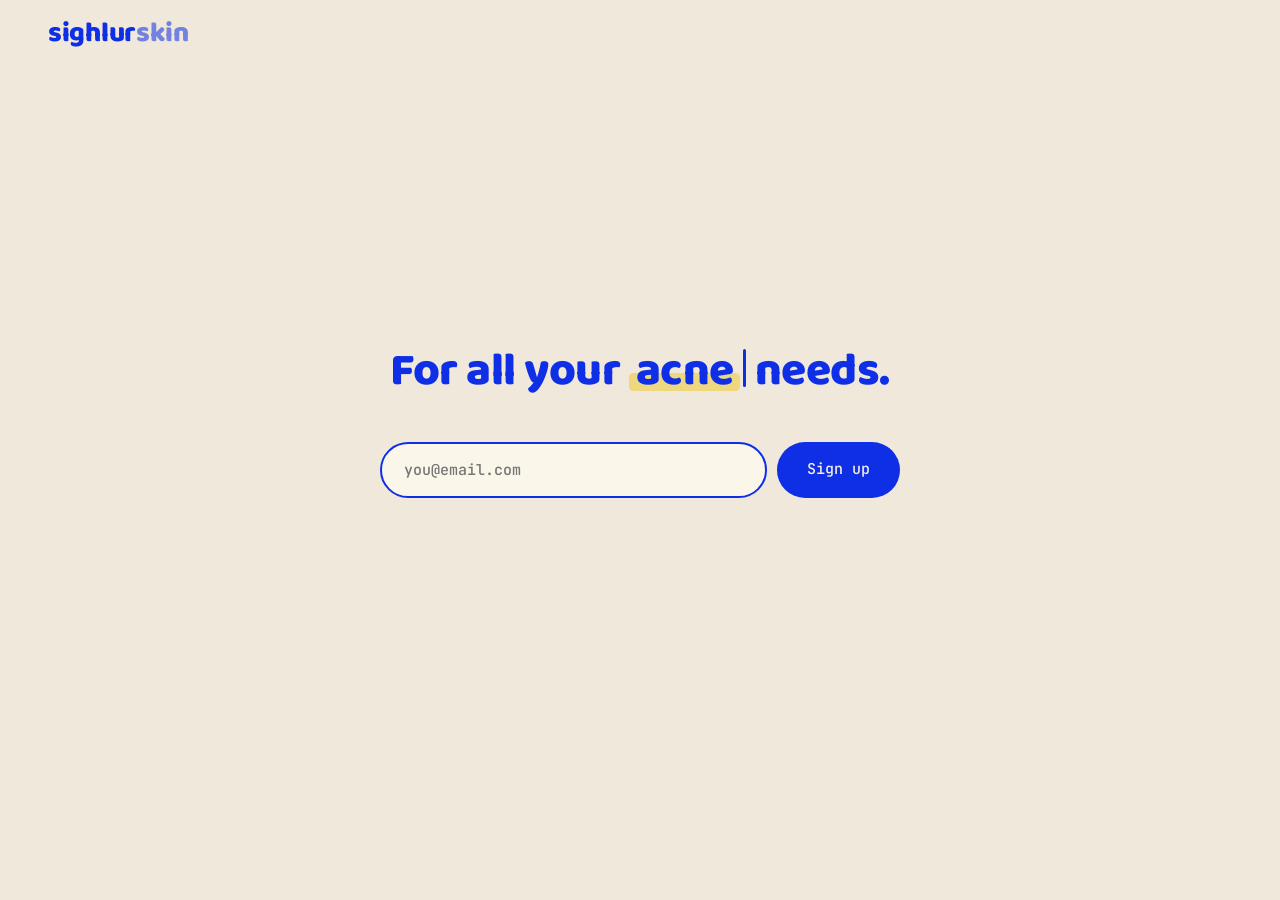
==== index.html @ fa66dd5f "Use a cream-circle icon for Google Search Adds search-icon.png (192px, the droplet "@" in a bone cir" ====
<!DOCTYPE html>
<html lang="en">
<head>
<meta charset="UTF-8" />
<meta name="viewport" content="width=device-width, initial-scale=1.0" />
<title>sighlurskin</title>
<meta name="description" content="sighlurskin, from a Dermatology PA-C. For all your skincare needs. Join the list." />
<meta property="og:title" content="I'm here for you, and your skin!" />
<meta property="og:description" content="From a Dermatology PA-C. Join the list." />
<meta name="theme-color" content="#0F2FE6" />
<!-- Large cream-circle icon for Google Search; the small transparent one is the browser tab; apple-touch-icon is iMessage. -->
<link rel="icon" type="image/png" sizes="192x192" href="search-icon.png" />
<link rel="icon" type="image/png" sizes="32x32" href="favicon-32.png?v=3" />
<link rel="apple-touch-icon" sizes="180x180" href="apple-touch-icon.png?v=4" />
<link rel="preconnect" href="https://fonts.googleapis.com">
<link rel="preconnect" href="https://fonts.gstatic.com" crossorigin>
<link href="https://fonts.googleapis.com/css2?family=Baloo+2:wght@800&family=Plus+Jakarta+Sans:wght@400;500;600;700&family=JetBrains+Mono:wght@500&display=swap" rel="stylesheet">
<link rel="stylesheet" href="styles.css?v=27" />
<script>window.va = window.va || function () { (window.vaq = window.vaq || []).push(arguments); };</script>
<script defer src="/_vercel/insights/script.js"></script>
</head>
<body>

<header class="top">
  <span class="lockup" aria-label="sighlurskin">
    <span class="wordmark">sighlur<span>skin</span></span>
  </span>
</header>

<main class="stage">
  <h1 class="display headline">
    <span class="sr-only">For all your skincare needs.</span>
    <span aria-hidden="true">
      <span class="line">For all your</span>
      <span class="line typed-line"><span class="typed" id="typed">acne</span><span class="caret"></span></span>
      <span class="line">needs.</span>
    </span>
  </h1>

  <form class="signup" novalidate>
    <label class="sr-only" for="email">Email address</label>
    <input type="email" id="email" name="email" placeholder="you@email.com" autocomplete="email" required />
    <button type="submit" class="btn">Sign up</button>
    <div class="hp" aria-hidden="true">
      <label for="hp-trap">Leave this blank</label>
      <input type="text" id="hp-trap" name="leave_blank" tabindex="-1" autocomplete="off" data-1p-ignore data-lpignore="true" data-bwignore />
    </div>
    <p class="signup-status" aria-live="polite"></p>
  </form>
</main>

<script src="script.js?v=11"></script>
</body>
</html>
---- styles.css ----
/* sighlurskin — single-screen landing. Tokens from BRAND_STYLE_GUIDE.md */
:root {
  --sky: #B9D8F2; --azure: #6DA8E2; --cobalt: #0F2FE6; --deep: #0A1F5C;
  --bone: #F4EEDF; --cream: #FBF6EA; --butter: #EED77E;
  --ink: #101730; --bg: #EFE8DB;
  --display: 'Baloo 2', system-ui, sans-serif;
  --body: 'Plus Jakarta Sans', system-ui, sans-serif;
  --mono: 'JetBrains Mono', ui-monospace, monospace;
  --gutter: clamp(16px, 4vw, 48px);
}

*, *::before, *::after { box-sizing: border-box; }
html, body { height: 100%; }
body {
  margin: 0;
  height: 100vh;
  height: 100dvh;
  overflow: hidden;
  display: flex; flex-direction: column;
  background: var(--bg);
  color: var(--ink);
  font: 400 17px/1.5 var(--body);
  -webkit-font-smoothing: antialiased;
}
.sr-only { position: absolute; width: 1px; height: 1px; overflow: hidden; clip: rect(0 0 0 0); white-space: nowrap; }

/* Logo */
.top { padding: 20px var(--gutter); }
.lockup { display: inline-flex; align-items: center; gap: 10px; }
.droplet {
  width: 40px; height: 40px;
  display: grid; place-items: center;
  background: var(--cobalt); color: var(--bone);
  font: 800 22px/1 var(--display);
  border-radius: 50% 50% 50% 14%;
}
.wordmark { font: 800 28px/1 var(--display); color: var(--cobalt); letter-spacing: -0.01em; }
.wordmark span { opacity: .55; }

/* Centre stage */
.stage {
  flex: 1;
  display: flex; flex-direction: column; align-items: center; justify-content: center;
  gap: clamp(28px, 5vh, 48px);
  padding: 0 var(--gutter) 10vh;
  text-align: center;
}
.headline {
  margin: 0;
  font-family: var(--display); font-weight: 800;
  /* Sized so the longest version ("…hyperpigmentation needs.") fits on one line. */
  font-size: clamp(24px, 3.6vw, 60px);
  line-height: 1.1; letter-spacing: -0.01em;
  color: var(--cobalt);
  white-space: nowrap;
}
.line { display: inline; }
.line + .line::before { content: ' '; }

/* Phones: one line can't fit, so stack the three parts. */
@media (max-width: 640px) {
  .headline { font-size: 32px; line-height: 1.02; white-space: normal; }
  .line { display: block; }
  .line + .line::before { content: none; }
  .typed-line { font-size: min(1em, 9vw); min-height: 1.02em; white-space: nowrap; }
}
/* inline-block, not inline: iOS Safari never re-lays out an absolutely positioned
   ::before inside a plain inline when only its text changes, so the band stuck at a
   stale width (half-covered words while typing, a leftover band while deleting). */
.typed {
  display: inline-block;
  position: relative;
  isolation: isolate;
  padding: 0 0.14em;
}
/* Marker band across the lower half of the letters, with softly rounded corners. */
.typed::before, .mark::before {
  content: '';
  position: absolute;
  z-index: -1;
  left: 0; right: 0;
  top: 52%; bottom: 23%;
  background: var(--butter);
  border-radius: 0.1em;
}
/* Same band as .mark's 52%/23%, but measured from the box's centre: an inline-block is
   line-height tall, while an inline is Baloo 2's 1.61em glyph box. Both share a centre. */
.typed::before { top: calc(50% + 0.032em); bottom: calc(50% - 0.435em); }
.mark { position: relative; isolation: isolate; padding: 0 0.1em; white-space: nowrap; }
.typed:empty { padding: 0; }
.typed:empty::before { display: none; }
.caret {
  display: inline-block;
  width: 0.07em; height: 0.82em;
  margin-left: 0.06em;
  vertical-align: -0.06em;
  background: var(--cobalt);
  border-radius: 2px;
  animation: blink 1s steps(1) infinite;
}
@keyframes blink { 50% { opacity: 0; } }

/* Signup bar */
.signup {
  display: flex; flex-wrap: wrap; justify-content: center; gap: 10px;
  width: min(100%, 520px);
}
.signup input {
  flex: 1 1 240px; min-width: 0;
  font: 500 15px/1 var(--mono); color: var(--ink);
  background: var(--cream);
  border: 2px solid var(--cobalt); border-radius: 999px;
  padding: 16px 22px;
}
.signup input:focus { outline: 3px solid var(--azure); outline-offset: 2px; }
/* The cobalt pill is the button's ::before, so it can squeeze into a circle (loading)
   while the button's own box keeps its size and the input beside it never shifts.
   script.js sets --squeeze to (width - height) / 2 when the request starts. */
.btn {
  position: relative; isolation: isolate;
  font: 500 15px/1 var(--mono);
  background: none; color: var(--bone);
  border: 0; border-radius: 999px;
  padding: 16px 30px;
  cursor: pointer;
  transition: transform .18s ease, box-shadow .18s ease;
  -webkit-tap-highlight-color: transparent;
}
.btn::before {
  content: '';
  position: absolute; z-index: -1;
  top: 0; bottom: 0; left: 0; right: 0;
  background: var(--cobalt);
  border-radius: 999px;
  /* Springy overshoot: the circle squishes a touch narrower, then settles round. */
  transition: left .5s cubic-bezier(.34, 1.45, .64, 1), right .5s cubic-bezier(.34, 1.45, .64, 1);
}
.btn:hover { transform: translateY(-1px); box-shadow: 0 10px 24px -10px color-mix(in srgb, var(--cobalt) 60%, transparent); }
.btn:active { transform: scale(.96); transition-duration: .08s; }
.btn:disabled { cursor: default; transform: none; box-shadow: none; }
.btn:focus-visible { outline: 3px solid var(--azure); outline-offset: 2px; }

.btn-label { display: inline-block; transition: opacity .18s ease, transform .18s ease; }
.btn-icon {
  position: absolute; left: 50%; top: 50%;
  width: 24px; height: 24px; margin: -12px 0 0 -12px;
  fill: none; stroke: var(--bone); stroke-width: 2.6; stroke-linecap: round; stroke-linejoin: round;
  pointer-events: none;
}
.btn-spin {
  opacity: 0;
  stroke-dasharray: 38 19;  /* ≈ two-thirds of the r=9 circumference */
  transform-box: fill-box; transform-origin: center;
  animation: spin .8s linear infinite;
  transition: opacity .2s ease;
}
.btn-check { stroke-dasharray: 20; stroke-dashoffset: 20; }

.btn:not([data-state="idle"])::before { left: var(--squeeze, 0px); right: var(--squeeze, 0px); }
.btn:not([data-state="idle"]) .btn-label { opacity: 0; transform: translateY(-6px) scale(.9); }
.btn[data-state="loading"] .btn-spin { opacity: 1; transition-delay: .22s; }
.btn[data-state="done"] { animation: btn-pop .5s cubic-bezier(.34, 1.56, .64, 1); }
.btn[data-state="done"] .btn-check { stroke-dashoffset: 0; transition: stroke-dashoffset .38s cubic-bezier(.65, 0, .35, 1) .06s; }

@keyframes spin { to { transform: rotate(360deg); } }
@keyframes btn-pop { 0% { transform: scale(1); } 40% { transform: scale(1.16); } 100% { transform: scale(1); } }
@keyframes shake {
  0%, 100% { transform: translateX(0); }
  20% { transform: translateX(-8px); }
  40% { transform: translateX(7px); }
  60% { transform: translateX(-5px); }
  80% { transform: translateX(3px); }
}
.shake { animation: shake .42s cubic-bezier(.36, .07, .19, .97); }

.signup-status { flex-basis: 100%; margin: 2px 0 0; min-height: 1.5em; font-size: 15px; font-weight: 500; color: var(--deep); }
.signup-status.pop { animation: rise .35s cubic-bezier(.34, 1.4, .64, 1) both; }
@keyframes rise { from { opacity: 0; transform: translateY(6px); } }

/* Success: droplets + bubbles burst from the button, then a cobalt circle floods the screen. */
.fx-wipe { position: fixed; inset: 0; z-index: 40; background: var(--cobalt); pointer-events: none; }
.fx-layer { position: fixed; inset: 0; z-index: 50; pointer-events: none; overflow: hidden; }
.fx-p { position: absolute; left: 0; top: 0; display: block; will-change: transform, opacity; }
.fx-p.dot { border-radius: 50%; background: var(--c); }
.fx-p.ring { border-radius: 50%; border: 2px solid var(--c); }
.fx-p.drop { border-radius: 50% 50% 50% 14%; background: var(--c); }
/* Post-signup page (welcome.html) */
a.lockup { text-decoration: none; }
.lede { margin: 0; max-width: 44ch; font: 500 15px/1.7 var(--mono); color: var(--deep); }
.back { font: 500 14px/1 var(--mono); color: var(--cobalt); text-decoration: none; }
.back:hover { text-decoration: underline; }

/* Welcome entrance: headline springs up, then the butter band wipes in left → right.
   Arriving from the signup button (html.arriving), it all waits for the cobalt panel to lift. */
.welcome { --d0: .1s; }
.arriving { background: var(--cobalt); }
.arriving .welcome { --d0: .55s; }
.arriving body::after {
  content: '';
  position: fixed; z-index: 60;
  top: 0; left: 0; right: 0; bottom: -64px;  /* rounded corners start below the fold */
  background: var(--cobalt);
  border-radius: 0 0 56px 56px;
  pointer-events: none;
  animation: lift .75s cubic-bezier(.7, 0, .25, 1) .12s both;
}
@keyframes lift { to { transform: translateY(-100%); } }
.welcome .headline { animation: spring-up .7s cubic-bezier(.34, 1.56, .64, 1) var(--d0) both; }
.welcome .mark::before { animation: wipe .55s cubic-bezier(.65, 0, .35, 1) calc(var(--d0) + .45s) both; }
.welcome .lede { animation: rise .5s ease-out calc(var(--d0) + .3s) both; }
.welcome .back { animation: rise .5s ease-out calc(var(--d0) + .4s) both; }
@keyframes spring-up { from { opacity: 0; transform: translateY(18px) scale(.96); } }
@keyframes wipe { from { clip-path: inset(0 100% 0 0 round .1em); } to { clip-path: inset(0 0 0 0 round .1em); } }

/* Honeypot field: off-screen so people never see or tab to it; bots fill it */
.hp { position: absolute; left: -9999px; width: 1px; height: 1px; overflow: hidden; }
.signup-status.error { color: #B00020; }

@media (max-width: 520px) {
  .wordmark { font-size: 22px; }
  .droplet { width: 34px; height: 34px; font-size: 19px; }
  .btn { flex: 1 1 100%; }
}
@media (prefers-reduced-motion: reduce) {
  .caret { animation: none; }
  /* No morph: the pill stays a pill and its label reads "Signing up…" (set in script.js). */
  .btn:not([data-state="idle"])::before { left: 0; right: 0; }
  .btn:not([data-state="idle"]) .btn-label { opacity: 1; transform: none; }
  .btn-icon { display: none; }
  .btn[data-state="done"], .shake, .signup-status.pop,
  .welcome .headline, .welcome .mark::before, .welcome .lede, .welcome .back { animation: none; }
  .arriving body::after { display: none; }
}
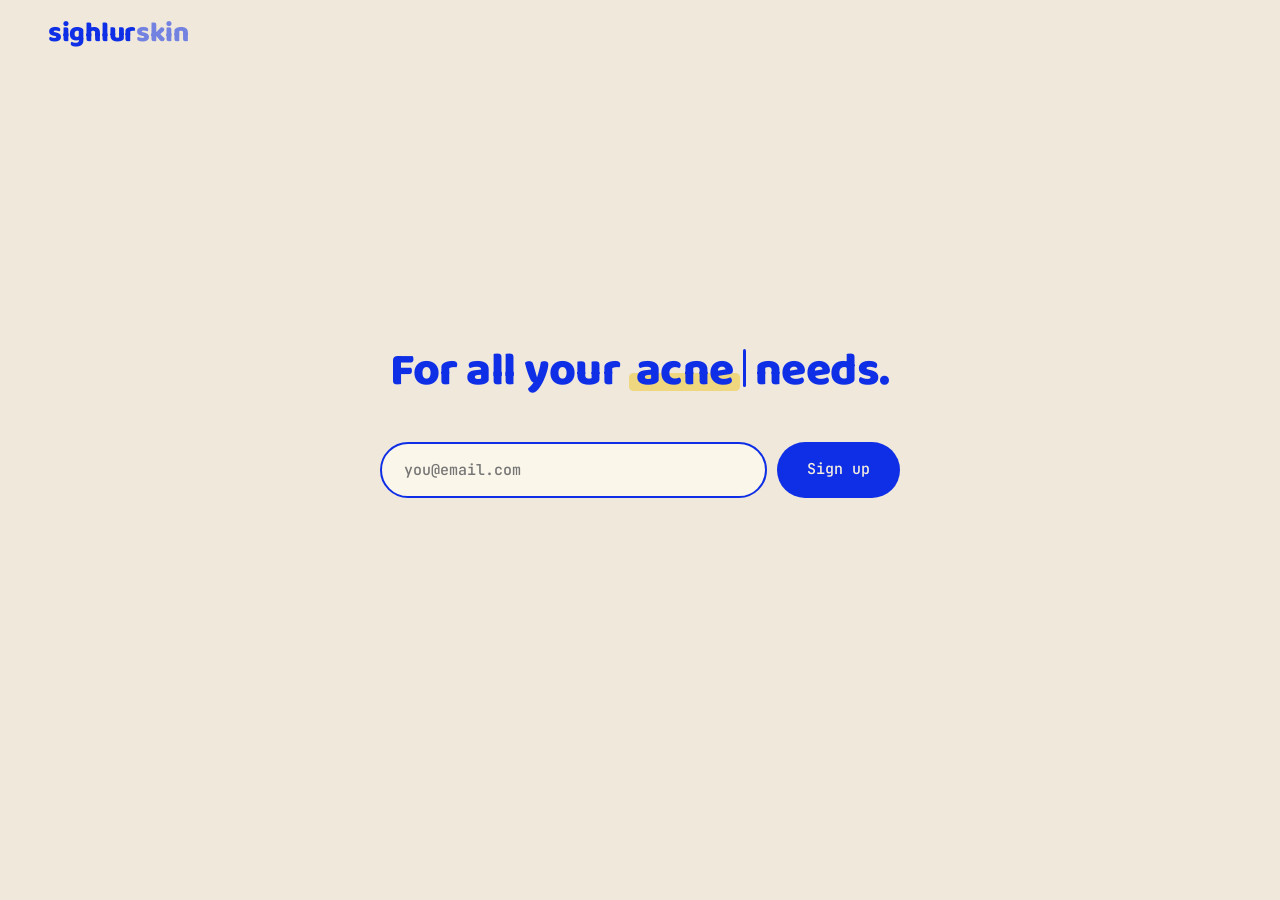
==== commit 875a134e: "New search title and description for the homepage Title: "sighlurskin | Dermatology PA-C". Descripti" ====
--- a/index.html
+++ b/index.html
@@ -3,8 +3,8 @@
 <head>
 <meta charset="UTF-8" />
 <meta name="viewport" content="width=device-width, initial-scale=1.0" />
-<title>sighlurskin</title>
-<meta name="description" content="sighlurskin, from a Dermatology PA-C. For all your skincare needs. Join the list." />
+<title>sighlurskin | Dermatology PA-C</title>
+<meta name="description" content="Join the sighlurskin list for free skincare guides from a Dermatology PA-C, plus first access to what's coming next." />
 <meta property="og:title" content="I'm here for you, and your skin!" />
 <meta property="og:description" content="From a Dermatology PA-C. Join the list." />
 <meta name="theme-color" content="#0F2FE6" />
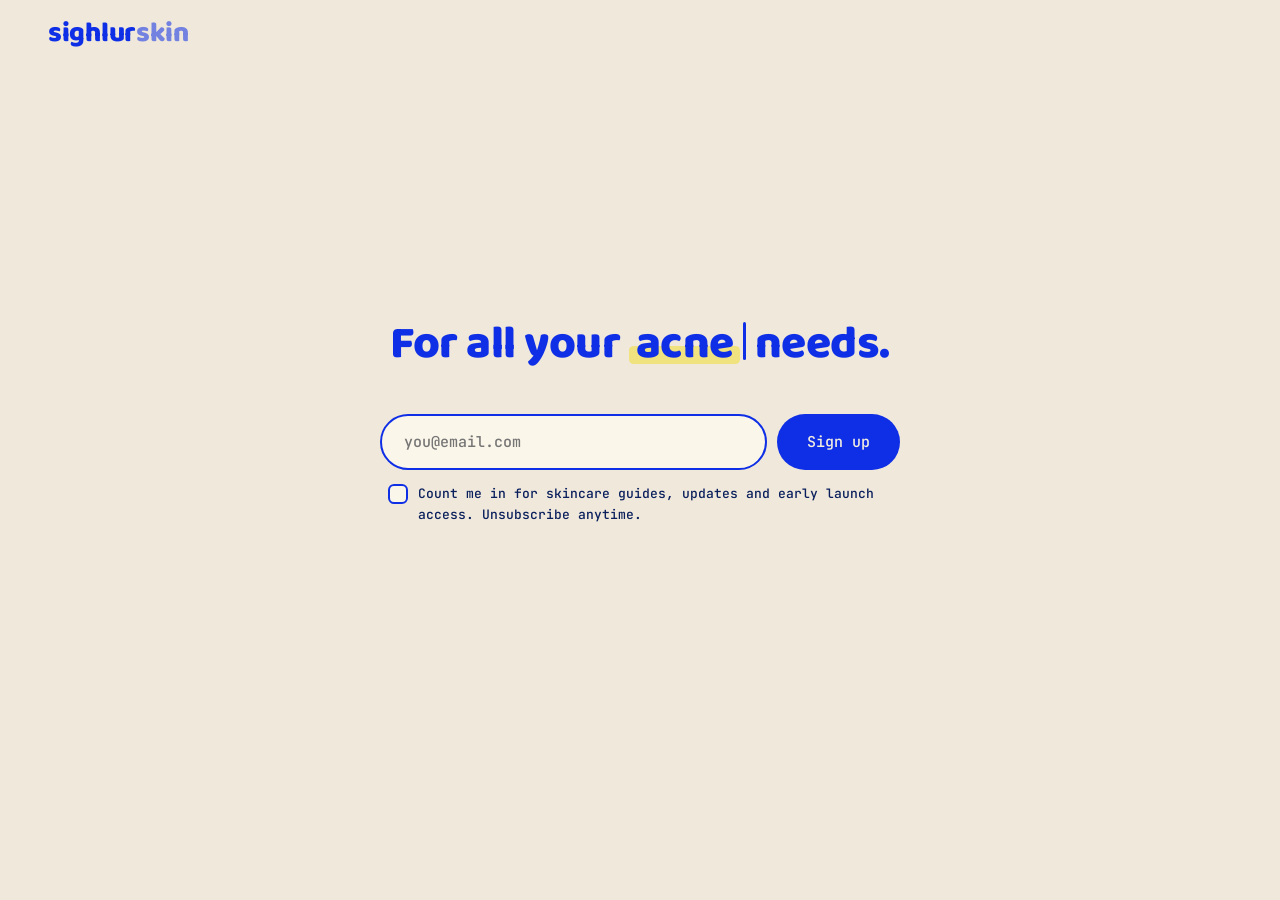
==== commit 04ea4de8: "Add signup consent checkbox and newsletter unsubscribe - Signup form: required consent checkbox ("Co" ====
--- a/index.html
+++ b/index.html
@@ -15,7 +15,7 @@
 <link rel="preconnect" href="https://fonts.googleapis.com">
 <link rel="preconnect" href="https://fonts.gstatic.com" crossorigin>
 <link href="https://fonts.googleapis.com/css2?family=Baloo+2:wght@800&family=Plus+Jakarta+Sans:wght@400;500;600;700&family=JetBrains+Mono:wght@500&display=swap" rel="stylesheet">
-<link rel="stylesheet" href="styles.css?v=27" />
+<link rel="stylesheet" href="styles.css?v=29" />
 <script>window.va = window.va || function () { (window.vaq = window.vaq || []).push(arguments); };</script>
 <script defer src="/_vercel/insights/script.js"></script>
 </head>
@@ -40,15 +40,19 @@
   <form class="signup" novalidate>
     <label class="sr-only" for="email">Email address</label>
     <input type="email" id="email" name="email" placeholder="you@email.com" autocomplete="email" required />
+    <label class="consent">
+      <input type="checkbox" name="consent" required aria-describedby="signup-status" />
+      <span>Count me in for skincare guides, updates and early launch access. Unsubscribe anytime.</span>
+    </label>
     <button type="submit" class="btn">Sign up</button>
     <div class="hp" aria-hidden="true">
       <label for="hp-trap">Leave this blank</label>
       <input type="text" id="hp-trap" name="leave_blank" tabindex="-1" autocomplete="off" data-1p-ignore data-lpignore="true" data-bwignore />
     </div>
-    <p class="signup-status" aria-live="polite"></p>
+    <p class="signup-status" id="signup-status" aria-live="polite"></p>
   </form>
 </main>
 
-<script src="script.js?v=11"></script>
+<script src="script.js?v=12"></script>
 </body>
 </html>
--- a/styles.css
+++ b/styles.css
@@ -1,8 +1,8 @@
 /* sighlurskin — single-screen landing. Tokens from BRAND_STYLE_GUIDE.md */
 :root {
   --sky: #B9D8F2; --azure: #6DA8E2; --cobalt: #0F2FE6; --deep: #0A1F5C;
-  --bone: #F4EEDF; --cream: #FBF6EA; --butter: #EED77E;
-  --ink: #101730; --bg: #EFE8DB;
+  --bone: #F4EEDF; --cream: #FBF6EA; --butter: #F0E27F;
+  --ink: #272B30; --bg: #EFE8DB;
   --display: 'Baloo 2', system-ui, sans-serif;
   --body: 'Plus Jakarta Sans', system-ui, sans-serif;
   --mono: 'JetBrains Mono', ui-monospace, monospace;
@@ -105,112 +105,62 @@
   display: flex; flex-wrap: wrap; justify-content: center; gap: 10px;
   width: min(100%, 520px);
 }
-.signup input {
+.signup input[type="email"] {
   flex: 1 1 240px; min-width: 0;
   font: 500 15px/1 var(--mono); color: var(--ink);
   background: var(--cream);
   border: 2px solid var(--cobalt); border-radius: 999px;
   padding: 16px 22px;
 }
-.signup input:focus { outline: 3px solid var(--azure); outline-offset: 2px; }
-/* The cobalt pill is the button's ::before, so it can squeeze into a circle (loading)
-   while the button's own box keeps its size and the input beside it never shifts.
-   script.js sets --squeeze to (width - height) / 2 when the request starts. */
+.signup input[type="email"]:focus { outline: 3px solid var(--azure); outline-offset: 2px; }
+
+/* Consent checkbox. In the HTML it sits between the email box and the button so
+   phones show email → checkbox → button; on wider screens it drops below the
+   email + button row. */
+.consent {
+  flex-basis: 100%; order: 1;
+  display: flex; align-items: flex-start; gap: 10px;
+  margin-top: 4px; padding: 0 8px;
+  text-align: left;
+  font: 500 13px/1.55 var(--mono); color: var(--deep);
+  cursor: pointer;
+}
+.consent input {
+  appearance: none; -webkit-appearance: none;
+  flex: none; width: 20px; height: 20px; margin: 0;
+  display: grid; place-content: center;
+  background: var(--cream);
+  border: 2px solid var(--cobalt); border-radius: 6px;
+  cursor: pointer;
+}
+.consent input::before {
+  content: '';
+  width: 11px; height: 11px;
+  background: var(--bone);
+  clip-path: polygon(14% 44%, 0 65%, 50% 100%, 100% 16%, 80% 0%, 43% 62%);
+  transform: scale(0);
+  transition: transform .12s ease;
+}
+.consent input:checked { background: var(--cobalt); }
+.consent input:checked::before { transform: scale(1); }
+.consent input:focus-visible { outline: 3px solid var(--azure); outline-offset: 2px; }
+.consent.error input { border-color: #B00020; box-shadow: 0 0 0 3px color-mix(in srgb, #B00020 18%, transparent); }
 .btn {
-  position: relative; isolation: isolate;
   font: 500 15px/1 var(--mono);
-  background: none; color: var(--bone);
+  background: var(--cobalt); color: var(--bone);
   border: 0; border-radius: 999px;
   padding: 16px 30px;
   cursor: pointer;
   transition: transform .18s ease, box-shadow .18s ease;
-  -webkit-tap-highlight-color: transparent;
-}
-.btn::before {
-  content: '';
-  position: absolute; z-index: -1;
-  top: 0; bottom: 0; left: 0; right: 0;
-  background: var(--cobalt);
-  border-radius: 999px;
-  /* Springy overshoot: the circle squishes a touch narrower, then settles round. */
-  transition: left .5s cubic-bezier(.34, 1.45, .64, 1), right .5s cubic-bezier(.34, 1.45, .64, 1);
 }
 .btn:hover { transform: translateY(-1px); box-shadow: 0 10px 24px -10px color-mix(in srgb, var(--cobalt) 60%, transparent); }
-.btn:active { transform: scale(.96); transition-duration: .08s; }
-.btn:disabled { cursor: default; transform: none; box-shadow: none; }
-.btn:focus-visible { outline: 3px solid var(--azure); outline-offset: 2px; }
-
-.btn-label { display: inline-block; transition: opacity .18s ease, transform .18s ease; }
-.btn-icon {
-  position: absolute; left: 50%; top: 50%;
-  width: 24px; height: 24px; margin: -12px 0 0 -12px;
-  fill: none; stroke: var(--bone); stroke-width: 2.6; stroke-linecap: round; stroke-linejoin: round;
-  pointer-events: none;
-}
-.btn-spin {
-  opacity: 0;
-  stroke-dasharray: 38 19;  /* ≈ two-thirds of the r=9 circumference */
-  transform-box: fill-box; transform-origin: center;
-  animation: spin .8s linear infinite;
-  transition: opacity .2s ease;
-}
-.btn-check { stroke-dasharray: 20; stroke-dashoffset: 20; }
-
-.btn:not([data-state="idle"])::before { left: var(--squeeze, 0px); right: var(--squeeze, 0px); }
-.btn:not([data-state="idle"]) .btn-label { opacity: 0; transform: translateY(-6px) scale(.9); }
-.btn[data-state="loading"] .btn-spin { opacity: 1; transition-delay: .22s; }
-.btn[data-state="done"] { animation: btn-pop .5s cubic-bezier(.34, 1.56, .64, 1); }
-.btn[data-state="done"] .btn-check { stroke-dashoffset: 0; transition: stroke-dashoffset .38s cubic-bezier(.65, 0, .35, 1) .06s; }
-
-@keyframes spin { to { transform: rotate(360deg); } }
-@keyframes btn-pop { 0% { transform: scale(1); } 40% { transform: scale(1.16); } 100% { transform: scale(1); } }
-@keyframes shake {
-  0%, 100% { transform: translateX(0); }
-  20% { transform: translateX(-8px); }
-  40% { transform: translateX(7px); }
-  60% { transform: translateX(-5px); }
-  80% { transform: translateX(3px); }
-}
-.shake { animation: shake .42s cubic-bezier(.36, .07, .19, .97); }
-
-.signup-status { flex-basis: 100%; margin: 2px 0 0; min-height: 1.5em; font-size: 15px; font-weight: 500; color: var(--deep); }
-.signup-status.pop { animation: rise .35s cubic-bezier(.34, 1.4, .64, 1) both; }
-@keyframes rise { from { opacity: 0; transform: translateY(6px); } }
-
-/* Success: droplets + bubbles burst from the button, then a cobalt circle floods the screen. */
-.fx-wipe { position: fixed; inset: 0; z-index: 40; background: var(--cobalt); pointer-events: none; }
-.fx-layer { position: fixed; inset: 0; z-index: 50; pointer-events: none; overflow: hidden; }
-.fx-p { position: absolute; left: 0; top: 0; display: block; will-change: transform, opacity; }
-.fx-p.dot { border-radius: 50%; background: var(--c); }
-.fx-p.ring { border-radius: 50%; border: 2px solid var(--c); }
-.fx-p.drop { border-radius: 50% 50% 50% 14%; background: var(--c); }
+.btn:disabled { opacity: .6; cursor: default; transform: none; }
+.signup-status { flex-basis: 100%; order: 2; margin: 2px 0 0; min-height: 1.5em; font-size: 15px; font-weight: 500; color: var(--deep); }
 /* Post-signup page (welcome.html) */
 a.lockup { text-decoration: none; }
 .lede { margin: 0; max-width: 44ch; font: 500 15px/1.7 var(--mono); color: var(--deep); }
 .back { font: 500 14px/1 var(--mono); color: var(--cobalt); text-decoration: none; }
 .back:hover { text-decoration: underline; }
-
-/* Welcome entrance: headline springs up, then the butter band wipes in left → right.
-   Arriving from the signup button (html.arriving), it all waits for the cobalt panel to lift. */
-.welcome { --d0: .1s; }
-.arriving { background: var(--cobalt); }
-.arriving .welcome { --d0: .55s; }
-.arriving body::after {
-  content: '';
-  position: fixed; z-index: 60;
-  top: 0; left: 0; right: 0; bottom: -64px;  /* rounded corners start below the fold */
-  background: var(--cobalt);
-  border-radius: 0 0 56px 56px;
-  pointer-events: none;
-  animation: lift .75s cubic-bezier(.7, 0, .25, 1) .12s both;
-}
-@keyframes lift { to { transform: translateY(-100%); } }
-.welcome .headline { animation: spring-up .7s cubic-bezier(.34, 1.56, .64, 1) var(--d0) both; }
-.welcome .mark::before { animation: wipe .55s cubic-bezier(.65, 0, .35, 1) calc(var(--d0) + .45s) both; }
-.welcome .lede { animation: rise .5s ease-out calc(var(--d0) + .3s) both; }
-.welcome .back { animation: rise .5s ease-out calc(var(--d0) + .4s) both; }
-@keyframes spring-up { from { opacity: 0; transform: translateY(18px) scale(.96); } }
-@keyframes wipe { from { clip-path: inset(0 100% 0 0 round .1em); } to { clip-path: inset(0 0 0 0 round .1em); } }
 
 /* Honeypot field: off-screen so people never see or tab to it; bots fill it */
 .hp { position: absolute; left: -9999px; width: 1px; height: 1px; overflow: hidden; }
@@ -220,16 +170,12 @@
   .wordmark { font-size: 22px; }
   .droplet { width: 34px; height: 34px; font-size: 19px; }
   .btn { flex: 1 1 100%; }
+  .consent, .signup-status { order: 0; }
+  .consent { margin: 2px 0 4px; }
 }
 @media (prefers-reduced-motion: reduce) {
   .caret { animation: none; }
-  /* No morph: the pill stays a pill and its label reads "Signing up…" (set in script.js). */
-  .btn:not([data-state="idle"])::before { left: 0; right: 0; }
-  .btn:not([data-state="idle"]) .btn-label { opacity: 1; transform: none; }
-  .btn-icon { display: none; }
-  .btn[data-state="done"], .shake, .signup-status.pop,
-  .welcome .headline, .welcome .mark::before, .welcome .lede, .welcome .back { animation: none; }
-  .arriving body::after { display: none; }
+  .consent input::before { transition: none; }
 }
 
 
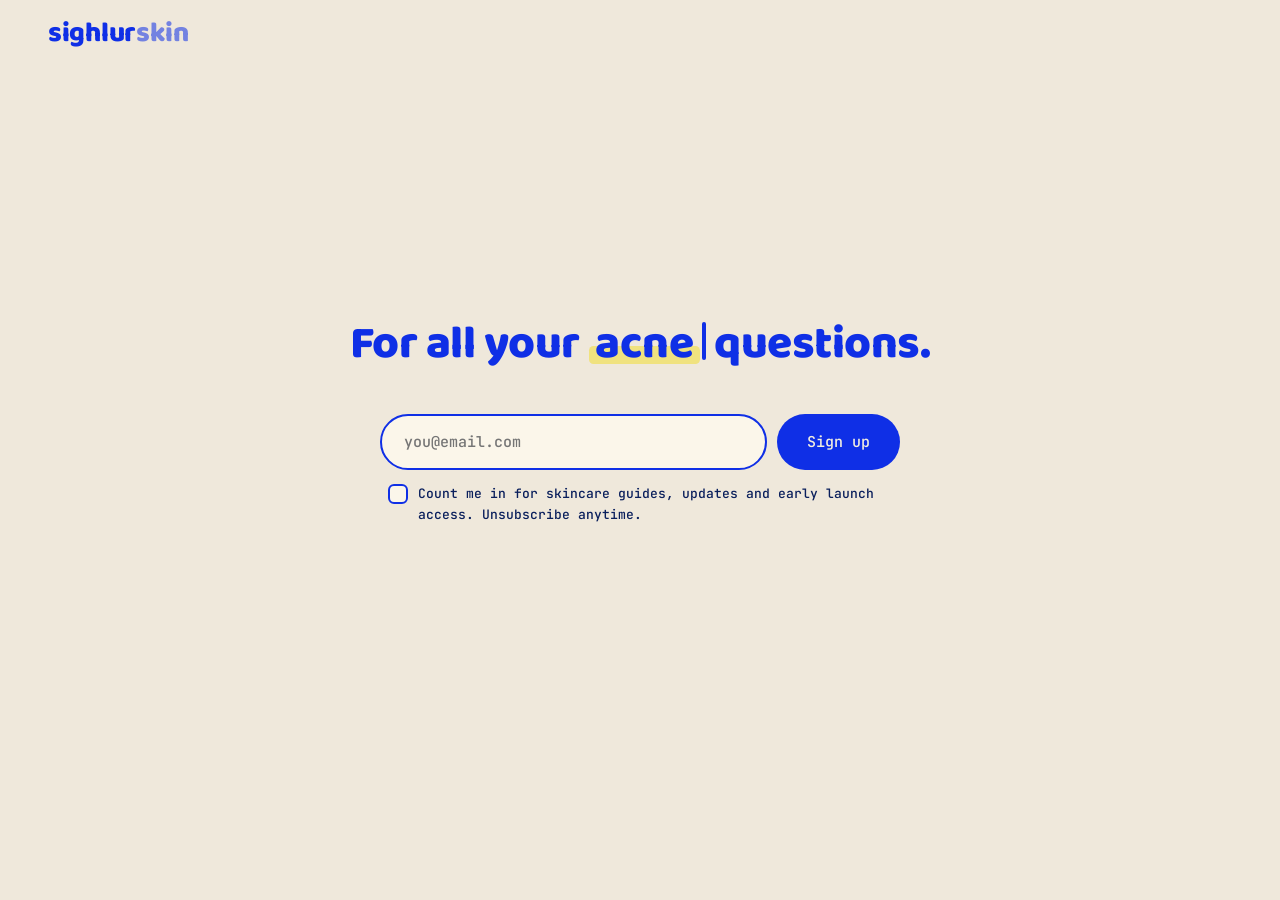
==== commit 24e8bb38: "Change the homepage headline from "needs" to "questions" The headline now reads "For all your ___ qu" ====
--- a/index.html
+++ b/index.html
@@ -29,11 +29,11 @@
 
 <main class="stage">
   <h1 class="display headline">
-    <span class="sr-only">For all your skincare needs.</span>
+    <span class="sr-only">For all your skincare questions.</span>
     <span aria-hidden="true">
       <span class="line">For all your</span>
       <span class="line typed-line"><span class="typed" id="typed">acne</span><span class="caret"></span></span>
-      <span class="line">needs.</span>
+      <span class="line">questions.</span>
     </span>
   </h1>
 
--- a/styles.css
+++ b/styles.css
@@ -48,7 +48,7 @@
 .headline {
   margin: 0;
   font-family: var(--display); font-weight: 800;
-  /* Sized so the longest version ("…hyperpigmentation needs.") fits on one line. */
+  /* Sized so the longest version ("…hormonal acne questions.") fits on one line. */
   font-size: clamp(24px, 3.6vw, 60px);
   line-height: 1.1; letter-spacing: -0.01em;
   color: var(--cobalt);
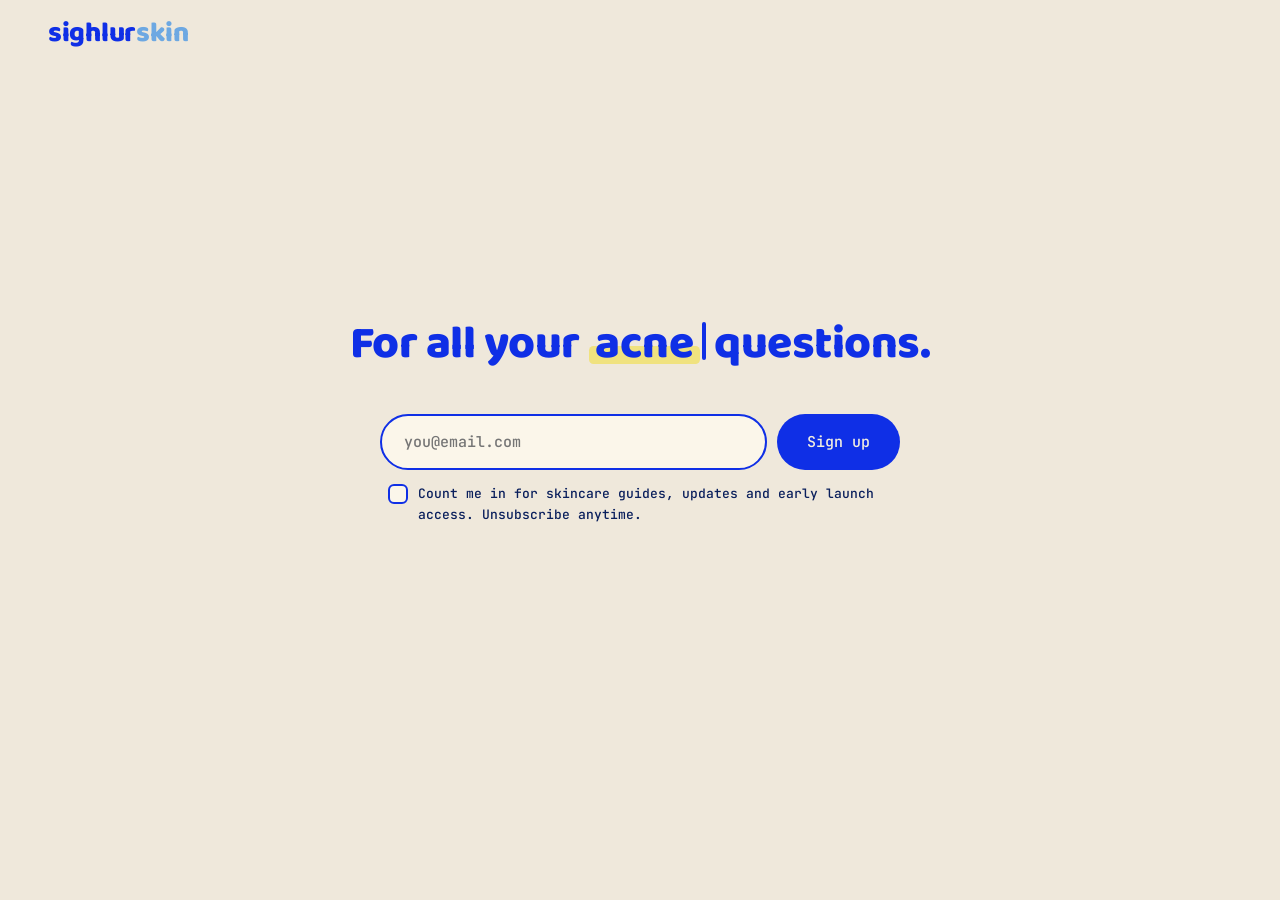
==== commit 3d1f0f25: "Make "skin" in the wordmark azure - The "skin" half of the wordmark is now solid azure (#6DA8E2) ins" ====
--- a/index.html
+++ b/index.html
@@ -8,14 +8,14 @@
 <meta property="og:title" content="I'm here for you, and your skin!" />
 <meta property="og:description" content="From a Dermatology PA-C. Join the list." />
 <meta name="theme-color" content="#0F2FE6" />
-<!-- Large cream-circle icon for Google Search; the small transparent one is the browser tab; apple-touch-icon is iMessage. -->
+<!-- Bone-circle icons for Google Search (192) and the browser tab (32); apple-touch-icon (transparent droplet) is iMessage. -->
 <link rel="icon" type="image/png" sizes="192x192" href="search-icon.png" />
-<link rel="icon" type="image/png" sizes="32x32" href="favicon-32.png?v=3" />
-<link rel="apple-touch-icon" sizes="180x180" href="apple-touch-icon.png?v=4" />
+<link rel="icon" type="image/png" sizes="32x32" href="favicon-32.png?v=5" />
+<link rel="apple-touch-icon" sizes="180x180" href="apple-touch-icon.png?v=5" />
 <link rel="preconnect" href="https://fonts.googleapis.com">
 <link rel="preconnect" href="https://fonts.gstatic.com" crossorigin>
 <link href="https://fonts.googleapis.com/css2?family=Baloo+2:wght@800&family=Plus+Jakarta+Sans:wght@400;500;600;700&family=JetBrains+Mono:wght@500&display=swap" rel="stylesheet">
-<link rel="stylesheet" href="styles.css?v=29" />
+<link rel="stylesheet" href="styles.css?v=32" />
 <script>window.va = window.va || function () { (window.vaq = window.vaq || []).push(arguments); };</script>
 <script defer src="/_vercel/insights/script.js"></script>
 </head>
@@ -44,7 +44,13 @@
       <input type="checkbox" name="consent" required aria-describedby="signup-status" />
       <span>Count me in for skincare guides, updates and early launch access. Unsubscribe anytime.</span>
     </label>
-    <button type="submit" class="btn">Sign up</button>
+    <button type="submit" class="btn" data-state="idle">
+      <span class="btn-label">Sign up</span>
+      <svg class="btn-icon" viewBox="0 0 24 24" aria-hidden="true">
+        <circle class="btn-spin" cx="12" cy="12" r="9" />
+        <path class="btn-check" d="M6.5 12.6l3.7 3.6 7.4-8" />
+      </svg>
+    </button>
     <div class="hp" aria-hidden="true">
       <label for="hp-trap">Leave this blank</label>
       <input type="text" id="hp-trap" name="leave_blank" tabindex="-1" autocomplete="off" data-1p-ignore data-lpignore="true" data-bwignore />
@@ -53,6 +59,6 @@
   </form>
 </main>
 
-<script src="script.js?v=12"></script>
+<script src="script.js?v=13"></script>
 </body>
 </html>
--- a/styles.css
+++ b/styles.css
@@ -3,6 +3,7 @@
   --sky: #B9D8F2; --azure: #6DA8E2; --cobalt: #0F2FE6; --deep: #0A1F5C;
   --bone: #F4EEDF; --cream: #FBF6EA; --butter: #F0E27F;
   --ink: #272B30; --bg: #EFE8DB;
+  --red: #B00020;  /* errors only: status messages and the consent box */
   --display: 'Baloo 2', system-ui, sans-serif;
   --body: 'Plus Jakarta Sans', system-ui, sans-serif;
   --mono: 'JetBrains Mono', ui-monospace, monospace;
@@ -27,15 +28,19 @@
 /* Logo */
 .top { padding: 20px var(--gutter); }
 .lockup { display: inline-flex; align-items: center; gap: 10px; }
+/* Droplet: "@" at 64% of the side, centered, then raised by padding-bottom 0.74%
+   (it reads as centered because the drip corner and the @'s tail add weight at the bottom). */
 .droplet {
-  width: 40px; height: 40px;
-  display: grid; place-items: center;
+  --s: 40px;
+  width: var(--s); height: var(--s);
+  display: flex; align-items: center; justify-content: center;
+  padding: 0 0 calc(var(--s) * 0.0074);
   background: var(--cobalt); color: var(--bone);
-  font: 800 22px/1 var(--display);
+  font: 800 calc(var(--s) * 0.64)/1 var(--display);
   border-radius: 50% 50% 50% 14%;
 }
 .wordmark { font: 800 28px/1 var(--display); color: var(--cobalt); letter-spacing: -0.01em; }
-.wordmark span { opacity: .55; }
+.wordmark span { color: var(--azure); }  /* "skin" */
 
 /* Centre stage */
 .stage {
@@ -144,31 +149,111 @@
 .consent input:checked { background: var(--cobalt); }
 .consent input:checked::before { transform: scale(1); }
 .consent input:focus-visible { outline: 3px solid var(--azure); outline-offset: 2px; }
-.consent.error input { border-color: #B00020; box-shadow: 0 0 0 3px color-mix(in srgb, #B00020 18%, transparent); }
+.consent.error input { border-color: var(--red); box-shadow: 0 0 0 3px color-mix(in srgb, var(--red) 18%, transparent); }
+
+/* The cobalt pill is the button's ::before, so it can squeeze into a circle (loading)
+   while the button's own box keeps its size and the input beside it never shifts.
+   script.js sets --squeeze to (width - height) / 2 when the request starts. */
 .btn {
+  position: relative; isolation: isolate;
   font: 500 15px/1 var(--mono);
-  background: var(--cobalt); color: var(--bone);
+  background: none; color: var(--bone);
   border: 0; border-radius: 999px;
   padding: 16px 30px;
   cursor: pointer;
   transition: transform .18s ease, box-shadow .18s ease;
+  -webkit-tap-highlight-color: transparent;
+}
+.btn::before {
+  content: '';
+  position: absolute; z-index: -1;
+  top: 0; bottom: 0; left: 0; right: 0;
+  background: var(--cobalt);
+  border-radius: 999px;
+  /* Springy overshoot: the circle squishes a touch narrower, then settles round. */
+  transition: left .5s cubic-bezier(.34, 1.45, .64, 1), right .5s cubic-bezier(.34, 1.45, .64, 1);
 }
 .btn:hover { transform: translateY(-1px); box-shadow: 0 10px 24px -10px color-mix(in srgb, var(--cobalt) 60%, transparent); }
-.btn:disabled { opacity: .6; cursor: default; transform: none; }
+.btn:active { transform: scale(.96); transition-duration: .08s; }
+.btn:disabled { cursor: default; transform: none; box-shadow: none; }
+.btn:focus-visible { outline: 3px solid var(--azure); outline-offset: 2px; }
+
+.btn-label { display: inline-block; transition: opacity .18s ease, transform .18s ease; }
+.btn-icon {
+  position: absolute; left: 50%; top: 50%;
+  width: 24px; height: 24px; margin: -12px 0 0 -12px;
+  fill: none; stroke: var(--bone); stroke-width: 2.6; stroke-linecap: round; stroke-linejoin: round;
+  pointer-events: none;
+}
+.btn-spin {
+  opacity: 0;
+  stroke-dasharray: 38 19;  /* ≈ two-thirds of the r=9 circumference */
+  transform-box: fill-box; transform-origin: center;
+  animation: spin .8s linear infinite;
+  transition: opacity .2s ease;
+}
+.btn-check { stroke-dasharray: 20; stroke-dashoffset: 20; }
+
+.btn:not([data-state="idle"])::before { left: var(--squeeze, 0px); right: var(--squeeze, 0px); }
+.btn:not([data-state="idle"]) .btn-label { opacity: 0; transform: translateY(-6px) scale(.9); }
+.btn[data-state="loading"] .btn-spin { opacity: 1; transition-delay: .22s; }
+.btn[data-state="done"] { animation: btn-pop .5s cubic-bezier(.34, 1.56, .64, 1); }
+.btn[data-state="done"] .btn-check { stroke-dashoffset: 0; transition: stroke-dashoffset .38s cubic-bezier(.65, 0, .35, 1) .06s; }
+
+@keyframes spin { to { transform: rotate(360deg); } }
+@keyframes btn-pop { 0% { transform: scale(1); } 40% { transform: scale(1.16); } 100% { transform: scale(1); } }
+@keyframes shake {
+  0%, 100% { transform: translateX(0); }
+  20% { transform: translateX(-8px); }
+  40% { transform: translateX(7px); }
+  60% { transform: translateX(-5px); }
+  80% { transform: translateX(3px); }
+}
+.shake { animation: shake .42s cubic-bezier(.36, .07, .19, .97); }
+
 .signup-status { flex-basis: 100%; order: 2; margin: 2px 0 0; min-height: 1.5em; font-size: 15px; font-weight: 500; color: var(--deep); }
+.signup-status.pop { animation: rise .35s cubic-bezier(.34, 1.4, .64, 1) both; }
+@keyframes rise { from { opacity: 0; transform: translateY(6px); } }
+
+/* Success: a cobalt circle floods the screen from the button. */
+.fx-wipe { position: fixed; inset: 0; z-index: 40; background: var(--cobalt); pointer-events: none; }
+
 /* Post-signup page (welcome.html) */
 a.lockup { text-decoration: none; }
 .lede { margin: 0; max-width: 44ch; font: 500 15px/1.7 var(--mono); color: var(--deep); }
 .back { font: 500 14px/1 var(--mono); color: var(--cobalt); text-decoration: none; }
 .back:hover { text-decoration: underline; }
 
+/* Welcome entrance: headline springs up, then the butter band wipes in left → right.
+   Arriving from the signup button (html.arriving), it all waits for the cobalt panel to lift. */
+.welcome { --d0: .1s; }
+.arriving { background: var(--cobalt); }
+.arriving .welcome { --d0: .3s; }
+.arriving body::after {
+  content: '';
+  position: fixed; z-index: 60;
+  top: 0; left: 0; right: 0; bottom: -64px;  /* rounded corners start below the fold */
+  background: var(--cobalt);
+  border-radius: 0 0 56px 56px;
+  pointer-events: none;
+  /* Starts moving straight away (no delay, quick start) so the full-blue moment stays short. */
+  animation: lift .6s cubic-bezier(.35, 0, .15, 1) both;
+}
+@keyframes lift { to { transform: translateY(-100%); } }
+.welcome .headline { animation: spring-up .7s cubic-bezier(.34, 1.56, .64, 1) var(--d0) both; }
+.welcome .mark::before { animation: wipe .55s cubic-bezier(.65, 0, .35, 1) calc(var(--d0) + .45s) both; }
+.welcome .lede { animation: rise .5s ease-out calc(var(--d0) + .3s) both; }
+.welcome .back { animation: rise .5s ease-out calc(var(--d0) + .4s) both; }
+@keyframes spring-up { from { opacity: 0; transform: translateY(18px) scale(.96); } }
+@keyframes wipe { from { clip-path: inset(0 100% 0 0 round .1em); } to { clip-path: inset(0 0 0 0 round .1em); } }
+
 /* Honeypot field: off-screen so people never see or tab to it; bots fill it */
 .hp { position: absolute; left: -9999px; width: 1px; height: 1px; overflow: hidden; }
-.signup-status.error { color: #B00020; }
+.signup-status.error { color: var(--red); }
 
 @media (max-width: 520px) {
   .wordmark { font-size: 22px; }
-  .droplet { width: 34px; height: 34px; font-size: 19px; }
+  .droplet { --s: 34px; }
   .btn { flex: 1 1 100%; }
   .consent, .signup-status { order: 0; }
   .consent { margin: 2px 0 4px; }
@@ -176,6 +261,13 @@
 @media (prefers-reduced-motion: reduce) {
   .caret { animation: none; }
   .consent input::before { transition: none; }
-}
-
-
+  /* No morph: the pill stays a pill and its label reads "Signing up…" (set in script.js). */
+  .btn:not([data-state="idle"])::before { left: 0; right: 0; }
+  .btn:not([data-state="idle"]) .btn-label { opacity: 1; transform: none; }
+  .btn-icon { display: none; }
+  .btn[data-state="done"], .shake, .signup-status.pop,
+  .welcome .headline, .welcome .mark::before, .welcome .lede, .welcome .back { animation: none; }
+  .arriving body::after { display: none; }
+}
+
+
